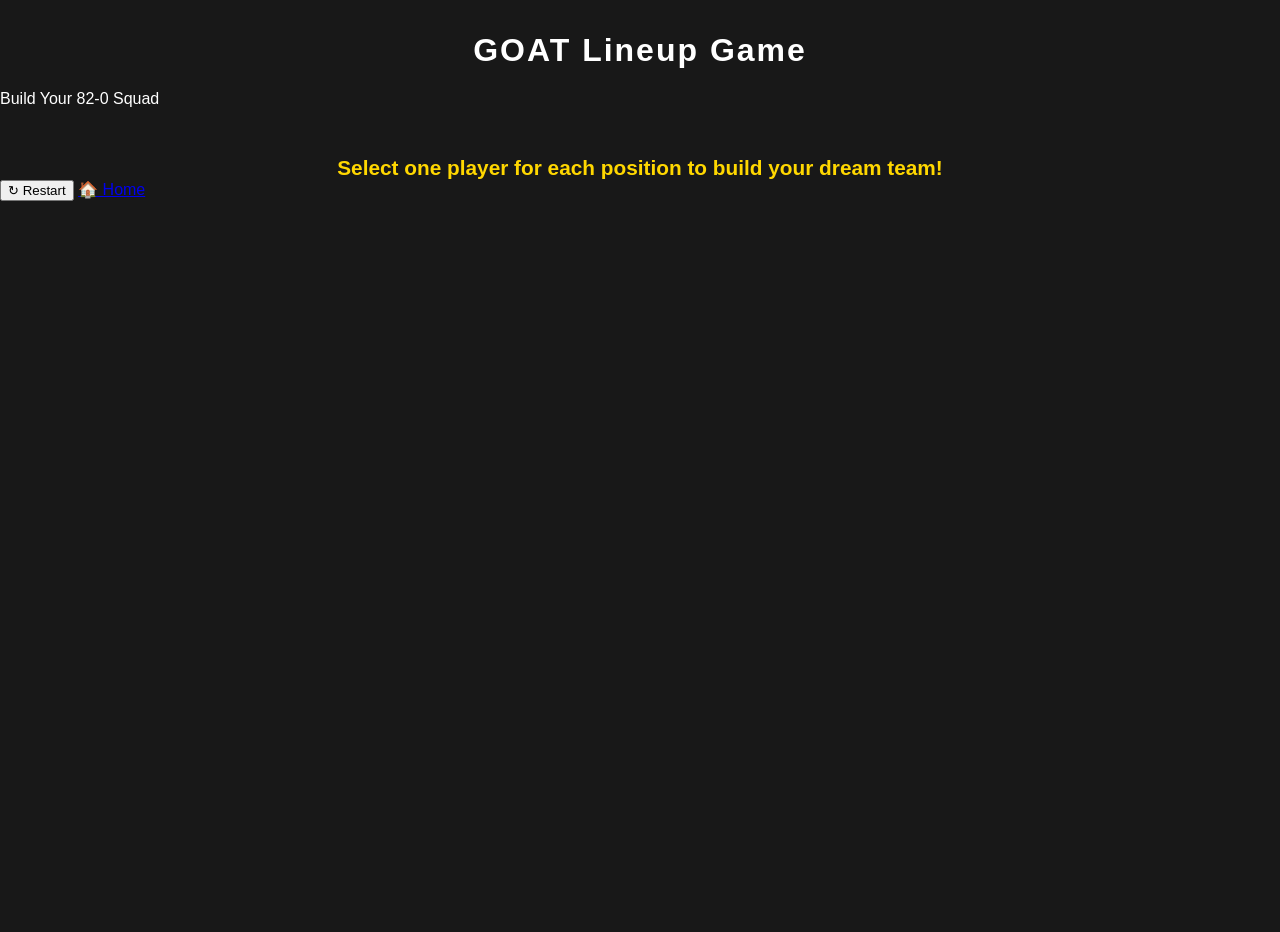
==== Goat Lineup/goatLineupGame.html @ 2d295afa "adjust readme" ====
<!DOCTYPE html>
<html lang="en">
<head>
    <meta charset="UTF-8">
    <title>GOAT Lineup Game</title>
    <meta name="viewport" content="width=device-width, initial-scale=1.0">
    <link rel="stylesheet" href="goatStyles.css">
</head>
<body>
    <header>
        <h1>GOAT Lineup Game</h1>
        <p class="subtitle">Build Your 82-0 Squad</p>
    </header>
    <div id="lineupContainer"></div>
    <div class="goal-message" id="goalMessage">Select one player for each position to build your dream team!</div>
    <div id="button-row">
        <button id="restart-btn" onclick="restartGame()">&#8635; Restart</button>
        <a href="../index.html" id="home-btn">&#127968; Home</a>
    </div>
    <script src="goatLineup.js"></script>
</body>
</html>
---- Goat Lineup/goatStyles.css ----
body {
            background: #181818;
            color: #fff;
            font-family: 'Segoe UI', Arial, sans-serif;
            margin: 0;
            padding: 0;
            min-height: 100vh;
        }
        h1 {
            text-align: center;
            margin-top: 32px;
            letter-spacing: 2px;
        }
        /* Desktop: 6 in a row, scroll if needed */
#lineupContainer {
    display: flex;
    flex-wrap: nowrap;
    overflow-x: auto;
    gap: 20px;
    justify-content: center;
    align-items: flex-start;
    padding: 0 10px;
}

/* Tablet: wrap tiles, smaller size */
@media (max-width: 900px) {
    #lineupContainer {
        flex-wrap: wrap;
        gap: 12px;
        justify-content: center;
    }
    .player-tile {
        width: 120px;
        min-height: 200px;
    }
    .player-img {
        width: 70px;
        height: 70px;
    }
}

/* Mobile: 2-column grid, compact tiles */
@media (max-width: 600px) {
    h1 {
        font-size: 1.15em;
        margin-top: 16px;
        letter-spacing: 0.5px;
        padding: 0 8px;
    }

    #lineupContainer {
        display: grid;
        grid-template-columns: 1fr 1fr;
        flex-wrap: unset;
        flex-direction: unset;
        overflow-x: unset;
        gap: 10px;
        padding: 0 10px;
        justify-items: center;
    }

    .player-tile {
        width: 100%;
        min-height: unset;
        padding: 10px 6px 8px 6px;
    }

    .player-img {
        width: 60px;
        height: 60px;
    }

    .tile-title {
        font-size: 0.9em;
        margin-bottom: 6px;
    }

    .player-name {
        font-size: 0.82em;
        min-height: 28px;
        margin-bottom: 4px;
    }

    .select-btn {
        padding: 5px 12px;
        font-size: 0.82em;
    }

    .goal-message {
        font-size: 1em;
        margin-top: 16px;
        padding: 0 14px;
    }

    #retry-btn {
        margin-top: 14px !important;
        font-size: 0.9em !important;
    }
}

        .player-tile {
            background: #232323;
            border-radius: 18px;
            box-shadow: 0 4px 16px rgba(0,0,0,0.18);
            width: 150px;
            min-height: 240px;
            display: flex;
            flex-direction: column;
            align-items: center;
            padding: 16px 8px 10px 8px;
            position: relative;
            transition: all 300ms;
            transition-delay: 200ms;

            &:hover{
                transform:scale(1.04) translateY(1rem);
            }
            margin-bottom: 16px;
        }
        .player-tile.selected {
            border: 3px solid #ffd700;
            box-shadow: 0 0 16px 4px #ffd70055;
        }
        .tile-title {
            font-weight: bold;
            font-size: 1.1em;
            margin-bottom: 10px;
            letter-spacing: 1px;
        }
        .player-img {
            width: 100px;
            height: 100px;
            object-fit: cover;
            border-radius: 50%;
            border: 2px solid #444;
            margin-bottom: 10px;
            background: #111;
        }
        .player-name {
            font-size: 1em;
            margin-bottom: 8px;
            text-align: center;
            min-height: 40px;
        }
        .select-btn {
            background: #ffd700;
            color: #232323;
            border: none;
            border-radius: 14px;
            padding: 7px 18px;
            font-weight: bold;
            cursor: pointer;
            margin-top: 8px;
            transition: background 0.2s, color 0.2s;
        }
        .select-btn:disabled {
            background: #aaa;
            color: #fff;
            cursor: not-allowed;
        }
        .randomize-btn {
            display: block;
            margin: 32px auto 0 auto;
            background: #d17a22;
            color: #fff;
            border: none;
            border-radius: 18px;
            padding: 12px 32px;
            font-size: 1.1em;
            font-weight: bold;
            cursor: pointer;
            transition: background 0.2s;
        }
        .randomize-btn:hover {
            background: #e09c5c;
        }
        .goal-message {
            text-align: center;
            margin-top: 32px;
            font-size: 1.3em;
            color: #ffd700;
            font-weight: bold;
        }
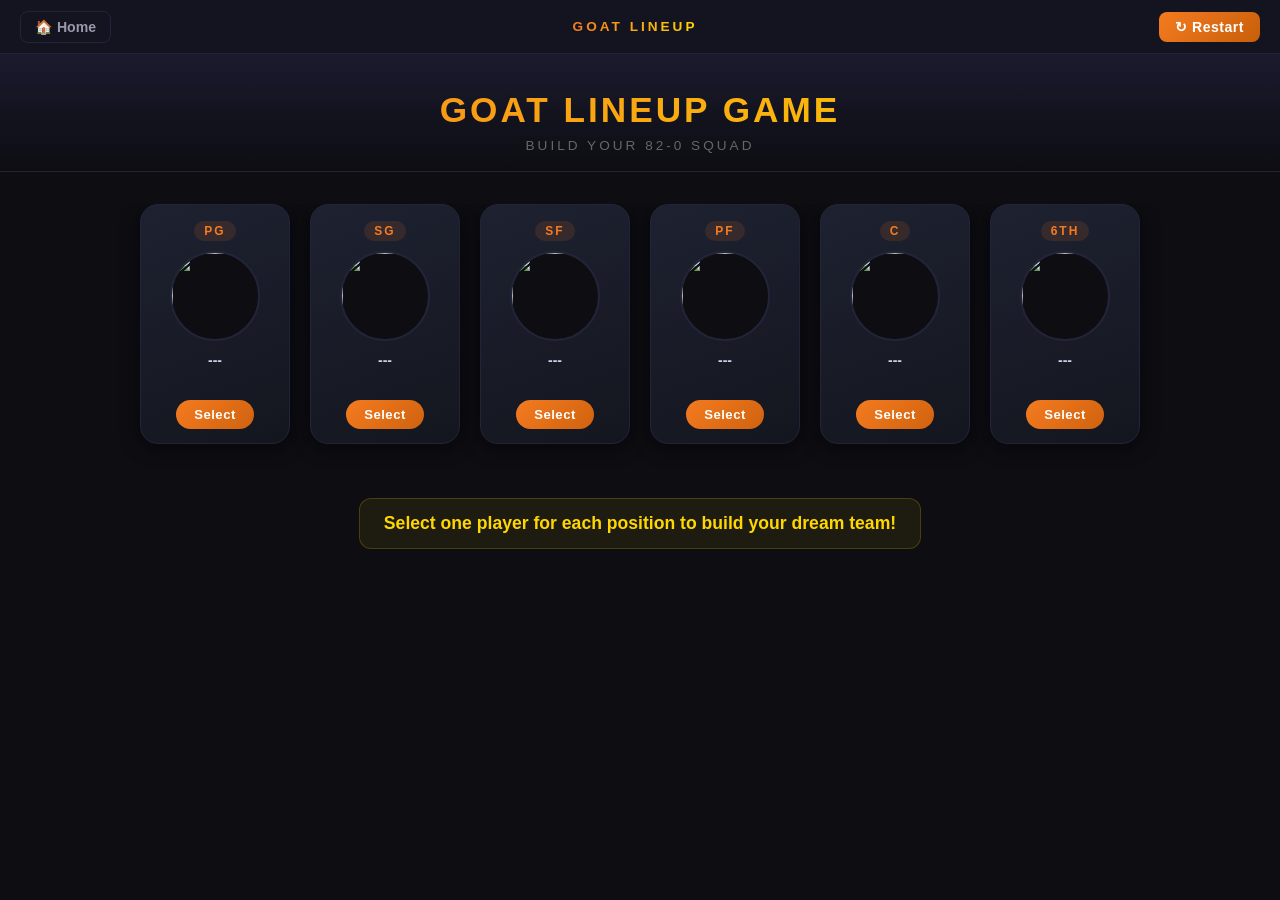
==== commit a04dc436: "added nav bar" ====
--- a/Goat Lineup/goatLineupGame.html
+++ b/Goat Lineup/goatLineupGame.html
@@ -7,16 +7,17 @@
     <link rel="stylesheet" href="goatStyles.css">
 </head>
 <body>
+    <nav id="top-nav">
+        <a href="../index.html" id="home-btn">&#127968; Home</a>
+        <span class="nav-title">GOAT Lineup</span>
+        <button id="restart-btn" onclick="restartGame()">&#8635; Restart</button>
+    </nav>
     <header>
         <h1>GOAT Lineup Game</h1>
         <p class="subtitle">Build Your 82-0 Squad</p>
     </header>
     <div id="lineupContainer"></div>
     <div class="goal-message" id="goalMessage">Select one player for each position to build your dream team!</div>
-    <div id="button-row">
-        <button id="restart-btn" onclick="restartGame()">&#8635; Restart</button>
-        <a href="../index.html" id="home-btn">&#127968; Home</a>
-    </div>
     <script src="goatLineup.js"></script>
 </body>
 </html>
--- a/Goat Lineup/goatStyles.css
+++ b/Goat Lineup/goatStyles.css
@@ -1,17 +1,46 @@
+/* ===== BASE ===== */
+*, *::before, *::after {
+    box-sizing: border-box;
+}
+
 body {
-            background: #181818;
-            color: #fff;
-            font-family: 'Segoe UI', Arial, sans-serif;
-            margin: 0;
-            padding: 0;
-            min-height: 100vh;
-        }
-        h1 {
-            text-align: center;
-            margin-top: 32px;
-            letter-spacing: 2px;
-        }
-        /* Desktop: 6 in a row, scroll if needed */
+    background: #0d0d12;
+    color: #e8e8f0;
+    font-family: 'Segoe UI', Arial, sans-serif;
+    margin: 0;
+    padding: 0 0 48px;
+    min-height: 100vh;
+}
+
+/* ===== HEADER ===== */
+header {
+    text-align: center;
+    padding: 36px 16px 18px;
+    background: linear-gradient(180deg, #1a1a2e 0%, #0d0d12 100%);
+    border-bottom: 1px solid #22253a;
+    margin-bottom: 32px;
+}
+
+h1 {
+    margin: 0;
+    font-size: 2.2em;
+    letter-spacing: 3px;
+    text-transform: uppercase;
+    background: linear-gradient(90deg, #f47b20 0%, #ffd700 100%);
+    -webkit-background-clip: text;
+    -webkit-text-fill-color: transparent;
+    background-clip: text;
+}
+
+.subtitle {
+    margin: 8px 0 0;
+    color: #666;
+    font-size: 0.85em;
+    letter-spacing: 3px;
+    text-transform: uppercase;
+}
+
+/* ===== LINEUP GRID ===== */
 #lineupContainer {
     display: flex;
     flex-wrap: nowrap;
@@ -19,165 +48,277 @@
     gap: 20px;
     justify-content: center;
     align-items: flex-start;
-    padding: 0 10px;
-}
-
-/* Tablet: wrap tiles, smaller size */
+    padding: 0 20px 10px;
+}
+
+/* ===== PLAYER TILE ===== */
+.player-tile {
+    background: linear-gradient(160deg, #1e2130 0%, #14161f 100%);
+    border: 1px solid #22253a;
+    border-radius: 18px;
+    box-shadow: 0 4px 20px rgba(0, 0, 0, 0.45);
+    width: 150px;
+    min-height: 240px;
+    display: flex;
+    flex-direction: column;
+    align-items: center;
+    padding: 16px 8px 14px;
+    position: relative;
+    transition: transform 260ms ease, box-shadow 260ms ease;
+    margin-bottom: 16px;
+    flex-shrink: 0;
+}
+
+.player-tile:hover {
+    transform: translateY(-6px);
+    box-shadow: 0 12px 30px rgba(0, 0, 0, 0.55);
+}
+
+.player-tile.selected {
+    border: 2px solid #ffd700;
+    box-shadow: 0 0 22px 4px rgba(255, 215, 0, 0.2);
+    background: linear-gradient(160deg, #24213a 0%, #1a1828 100%);
+}
+
+/* ===== TILE CONTENT ===== */
+.tile-title {
+    font-weight: 700;
+    font-size: 0.75em;
+    letter-spacing: 2px;
+    text-transform: uppercase;
+    color: #f47b20;
+    margin-bottom: 10px;
+    background: rgba(244, 123, 32, 0.12);
+    padding: 3px 10px;
+    border-radius: 20px;
+}
+
+.player-img {
+    width: 90px;
+    height: 90px;
+    object-fit: cover;
+    border-radius: 50%;
+    border: 2px solid #22253a;
+    margin-bottom: 10px;
+    background: #0d0d12;
+    transition: border-color 0.2s;
+}
+
+.player-tile.selected .player-img {
+    border-color: #ffd700;
+}
+
+.player-name {
+    font-size: 0.88em;
+    font-weight: 600;
+    margin-bottom: 8px;
+    text-align: center;
+    min-height: 38px;
+    color: #cdd0e8;
+    line-height: 1.35;
+}
+
+/* ===== SELECT BUTTON ===== */
+.select-btn {
+    background: linear-gradient(135deg, #f47b20, #d0620e);
+    color: #fff;
+    border: none;
+    border-radius: 20px;
+    padding: 7px 18px;
+    font-weight: 700;
+    font-size: 0.82em;
+    letter-spacing: 0.5px;
+    cursor: pointer;
+    margin-top: auto;
+    transition: background 0.2s, transform 0.1s;
+}
+
+.select-btn:hover:not(:disabled) {
+    background: linear-gradient(135deg, #ff9040, #f47b20);
+    transform: scale(1.06);
+}
+
+.select-btn:disabled {
+    background: transparent;
+    border: 1.5px solid #ffd700;
+    color: #ffd700;
+    cursor: default;
+    font-size: 0.76em;
+    letter-spacing: 1px;
+    padding: 6px 14px;
+}
+
+/* ===== GOAL MESSAGE ===== */
+.goal-message {
+    text-align: center;
+    margin: 28px auto 0;
+    font-size: 1.1em;
+    color: #ffd700;
+    font-weight: 700;
+    padding: 14px 24px;
+    background: rgba(255, 215, 0, 0.07);
+    border: 1px solid rgba(255, 215, 0, 0.2);
+    border-radius: 12px;
+    width: fit-content;
+    max-width: 90%;
+}
+
+/* ===== NAV BAR ===== */
+#top-nav {
+    display: flex;
+    align-items: center;
+    justify-content: space-between;
+    padding: 0 20px;
+    height: 54px;
+    background: #131420;
+    border-bottom: 1px solid #22253a;
+    position: sticky;
+    top: 0;
+    z-index: 100;
+}
+
+.nav-title {
+    font-size: 0.85em;
+    font-weight: 700;
+    letter-spacing: 3px;
+    text-transform: uppercase;
+    background: linear-gradient(90deg, #f47b20, #ffd700);
+    -webkit-background-clip: text;
+    -webkit-text-fill-color: transparent;
+    background-clip: text;
+}
+
+#home-btn {
+    display: inline-flex;
+    align-items: center;
+    gap: 6px;
+    color: #99a;
+    background: transparent;
+    border: 1px solid #22253a;
+    border-radius: 8px;
+    padding: 7px 14px;
+    font-size: 0.88em;
+    font-weight: 600;
+    text-decoration: none;
+    transition: background 0.2s, color 0.2s;
+}
+
+#home-btn:hover {
+    background: #1e2130;
+    color: #e8e8f0;
+}
+
+#restart-btn {
+    background: linear-gradient(135deg, #f47b20, #c85e0a);
+    color: #fff;
+    border: none;
+    border-radius: 8px;
+    padding: 7px 16px;
+    font-size: 0.88em;
+    font-weight: 700;
+    cursor: pointer;
+    letter-spacing: 0.5px;
+    transition: background 0.2s, transform 0.1s;
+}
+
+#restart-btn:hover {
+    background: linear-gradient(135deg, #ff9040, #f47b20);
+    transform: translateY(-1px);
+}
+
+/* ===== TABLET (601px – 900px) ===== */
 @media (max-width: 900px) {
     #lineupContainer {
         flex-wrap: wrap;
-        gap: 12px;
+        gap: 14px;
         justify-content: center;
     }
+
     .player-tile {
-        width: 120px;
-        min-height: 200px;
-    }
+        width: 130px;
+        min-height: 210px;
+    }
+
     .player-img {
-        width: 70px;
-        height: 70px;
-    }
-}
-
-/* Mobile: 2-column grid, compact tiles */
+        width: 75px;
+        height: 75px;
+    }
+}
+
+/* ===== MOBILE (≤600px) ===== */
 @media (max-width: 600px) {
+    #top-nav {
+        padding: 0 12px;
+        height: 48px;
+    }
+
+    .nav-title {
+        font-size: 0.72em;
+        letter-spacing: 2px;
+    }
+
+    #home-btn,
+    #restart-btn {
+        padding: 6px 10px;
+        font-size: 0.78em;
+    }
+
+    header {
+        padding: 16px 12px 10px;
+        margin-bottom: 16px;
+    }
+
     h1 {
-        font-size: 1.15em;
-        margin-top: 16px;
-        letter-spacing: 0.5px;
-        padding: 0 8px;
+        font-size: 1.4em;
+        letter-spacing: 1.5px;
+    }
+
+    .subtitle {
+        font-size: 0.72em;
+        letter-spacing: 2px;
     }
 
     #lineupContainer {
         display: grid;
         grid-template-columns: 1fr 1fr;
-        flex-wrap: unset;
-        flex-direction: unset;
-        overflow-x: unset;
         gap: 10px;
         padding: 0 10px;
-        justify-items: center;
+        overflow-x: unset;
     }
 
     .player-tile {
         width: 100%;
         min-height: unset;
-        padding: 10px 6px 8px 6px;
+        padding: 10px 6px 10px;
+        margin-bottom: 0;
     }
 
     .player-img {
-        width: 60px;
-        height: 60px;
+        width: 58px;
+        height: 58px;
     }
 
     .tile-title {
-        font-size: 0.9em;
-        margin-bottom: 6px;
+        font-size: 0.7em;
+        padding: 2px 8px;
     }
 
     .player-name {
-        font-size: 0.82em;
-        min-height: 28px;
-        margin-bottom: 4px;
+        font-size: 0.76em;
+        min-height: 26px;
     }
 
     .select-btn {
         padding: 5px 12px;
-        font-size: 0.82em;
+        font-size: 0.76em;
     }
 
     .goal-message {
-        font-size: 1em;
-        margin-top: 16px;
-        padding: 0 14px;
-    }
-
-    #retry-btn {
-        margin-top: 14px !important;
-        font-size: 0.9em !important;
-    }
-}
-
-        .player-tile {
-            background: #232323;
-            border-radius: 18px;
-            box-shadow: 0 4px 16px rgba(0,0,0,0.18);
-            width: 150px;
-            min-height: 240px;
-            display: flex;
-            flex-direction: column;
-            align-items: center;
-            padding: 16px 8px 10px 8px;
-            position: relative;
-            transition: all 300ms;
-            transition-delay: 200ms;
-
-            &:hover{
-                transform:scale(1.04) translateY(1rem);
-            }
-            margin-bottom: 16px;
-        }
-        .player-tile.selected {
-            border: 3px solid #ffd700;
-            box-shadow: 0 0 16px 4px #ffd70055;
-        }
-        .tile-title {
-            font-weight: bold;
-            font-size: 1.1em;
-            margin-bottom: 10px;
-            letter-spacing: 1px;
-        }
-        .player-img {
-            width: 100px;
-            height: 100px;
-            object-fit: cover;
-            border-radius: 50%;
-            border: 2px solid #444;
-            margin-bottom: 10px;
-            background: #111;
-        }
-        .player-name {
-            font-size: 1em;
-            margin-bottom: 8px;
-            text-align: center;
-            min-height: 40px;
-        }
-        .select-btn {
-            background: #ffd700;
-            color: #232323;
-            border: none;
-            border-radius: 14px;
-            padding: 7px 18px;
-            font-weight: bold;
-            cursor: pointer;
-            margin-top: 8px;
-            transition: background 0.2s, color 0.2s;
-        }
-        .select-btn:disabled {
-            background: #aaa;
-            color: #fff;
-            cursor: not-allowed;
-        }
-        .randomize-btn {
-            display: block;
-            margin: 32px auto 0 auto;
-            background: #d17a22;
-            color: #fff;
-            border: none;
-            border-radius: 18px;
-            padding: 12px 32px;
-            font-size: 1.1em;
-            font-weight: bold;
-            cursor: pointer;
-            transition: background 0.2s;
-        }
-        .randomize-btn:hover {
-            background: #e09c5c;
-        }
-        .goal-message {
-            text-align: center;
-            margin-top: 32px;
-            font-size: 1.3em;
-            color: #ffd700;
-            font-weight: bold;
-        }+        font-size: 0.92em;
+        margin: 14px 12px 0;
+        padding: 10px 14px;
+        width: auto;
+        max-width: 100%;
+    }
+
+}
